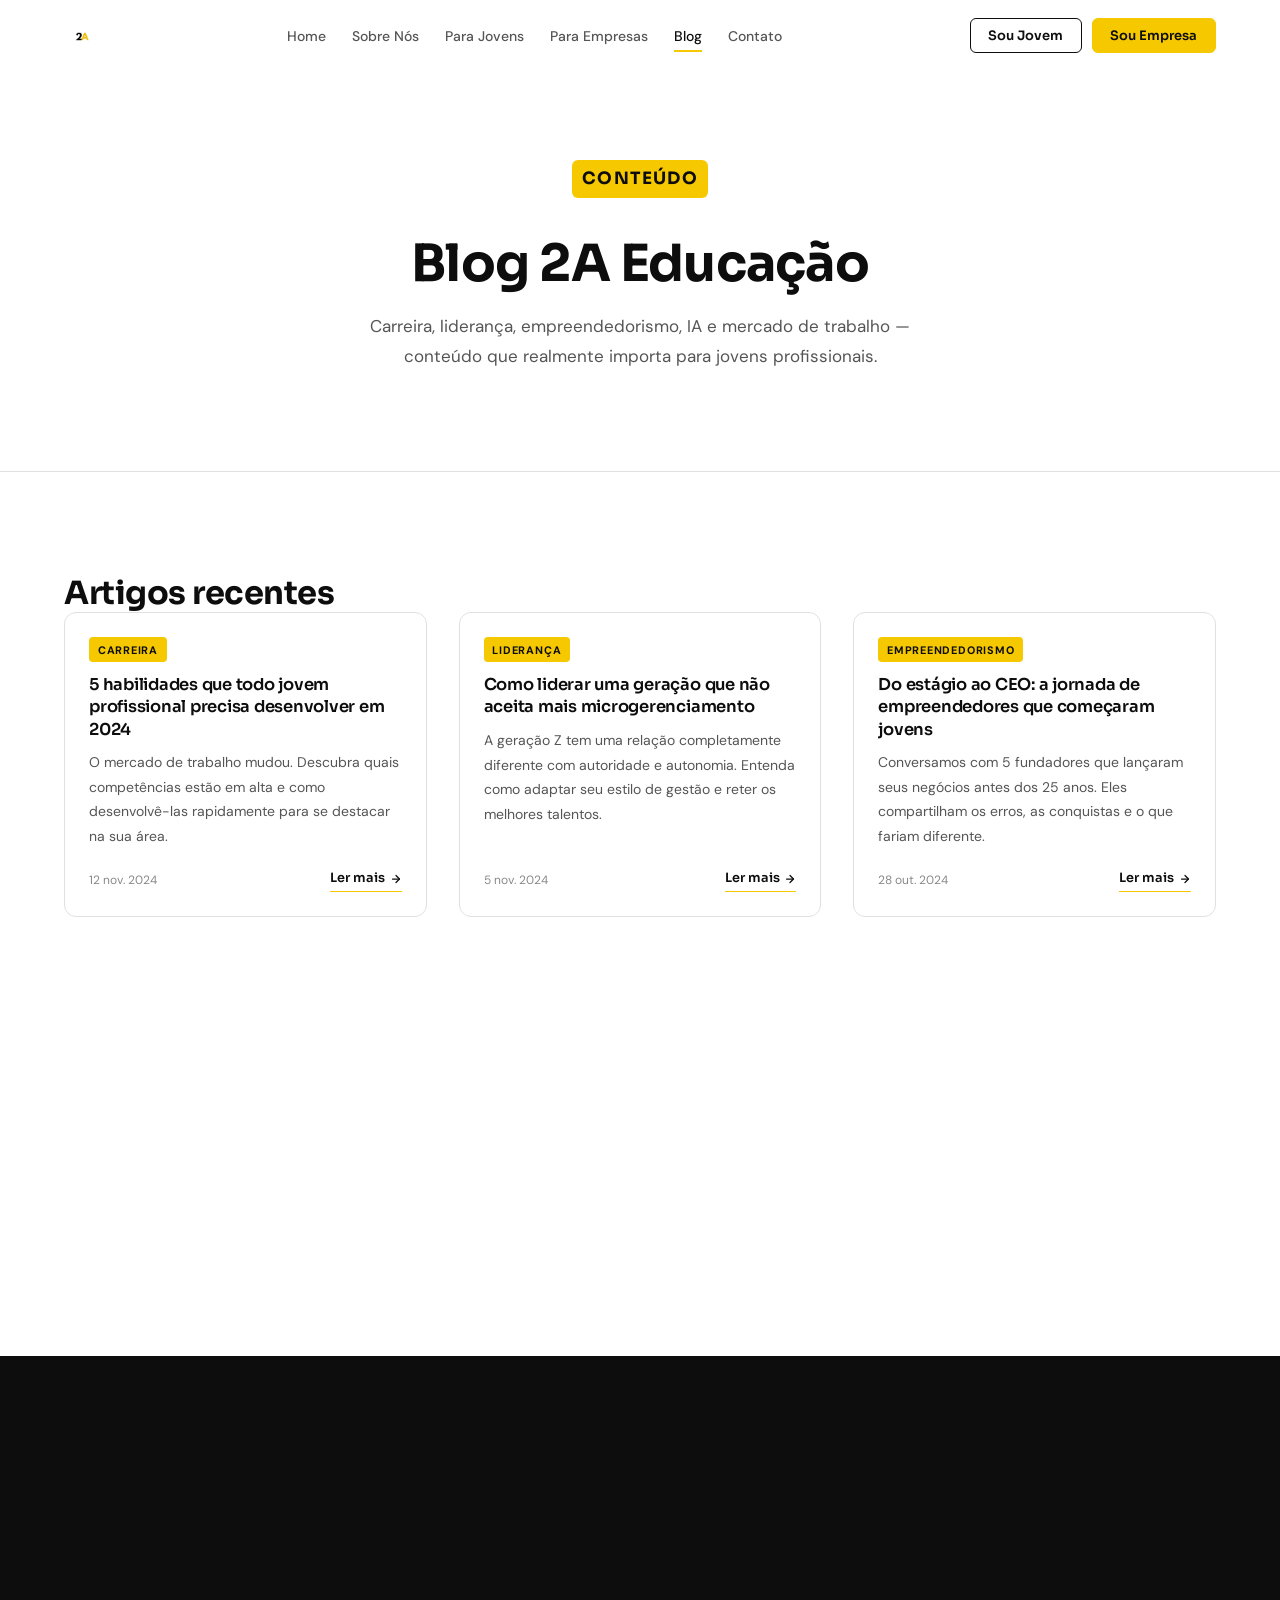
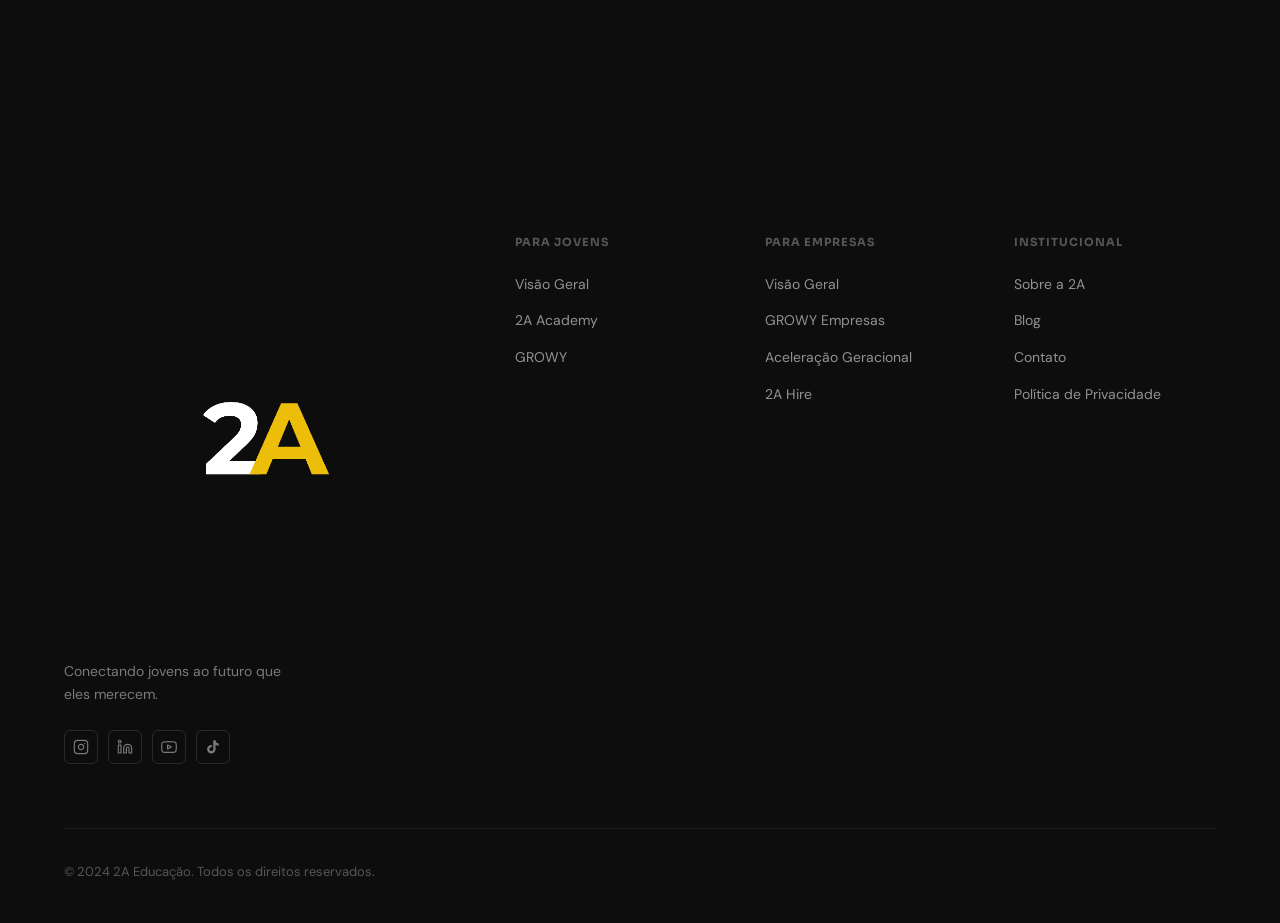
==== blog.html @ bd2e7fc6 "backup antes do opencode" ====
<!DOCTYPE html>
<html lang="pt-BR">
<head>
  <meta charset="UTF-8" />
  <meta name="viewport" content="width=device-width, initial-scale=1.0" />
  <title>Blog — 2A Educação</title>
  <meta name="description" content="Artigos sobre carreira, liderança, empreendedorismo, IA e mercado de trabalho para jovens profissionais." />
  <link rel="icon" type="image/png" href="assets/logos/logo-2a-dark.png" />
  <link rel="stylesheet" href="style.css" />
</head>
<body>

<nav class="nav" id="nav">
  <div class="container nav-inner">
    <a href="index.html" class="nav-logo"><img src="assets/logos/logo-2a-light.png" alt="2A Educação" height="36" /></a>
    <ul class="nav-links" role="list">
      <li><a href="index.html"    class="nav-link">Home</a></li>
      <li><a href="sobre.html"    class="nav-link">Sobre Nós</a></li>
      <li><a href="jovens.html"   class="nav-link">Para Jovens</a></li>
      <li><a href="empresas.html" class="nav-link">Para Empresas</a></li>
      <li><a href="blog.html"     class="nav-link active">Blog</a></li>
      <li><a href="contato.html"  class="nav-link">Contato</a></li>
    </ul>
    <div class="nav-ctas">
      <button class="btn btn-outline btn-sm" onclick="openYouthModal()">Sou Jovem</button>
      <button class="btn btn-primary btn-sm" onclick="openCompanyModal()">Sou Empresa</button>
    </div>
    <button class="hamburger" id="hamburger" aria-label="Abrir menu" aria-expanded="false"><span></span><span></span><span></span></button>
  </div>
</nav>
<div class="drawer-overlay" id="drawerOverlay" aria-hidden="true"></div>
<nav class="mobile-nav" id="mobileNav">
  <a href="index.html" class="nav-link">Home</a>
  <a href="sobre.html" class="nav-link">Sobre Nós</a>
  <a href="jovens.html" class="nav-link">Para Jovens</a>
  <a href="empresas.html" class="nav-link">Para Empresas</a>
  <a href="blog.html" class="nav-link active">Blog</a>
  <a href="contato.html" class="nav-link">Contato</a>
  <div class="mobile-nav-ctas">
    <button class="btn btn-outline btn-full" onclick="openYouthModal()">Sou Jovem</button>
    <button class="btn btn-primary btn-full" onclick="openCompanyModal()">Sou Empresa</button>
  </div>
</nav>

<!-- HERO -->
<section class="page-hero-white" aria-label="Blog 2A Educação">
  <div class="container">
    <div class="hero-center" style="padding: 1.5rem 0 0;">
      <p class="tag fade-in">Conteúdo</p>
      <h1 class="fade-in fd-1">Blog 2A Educação</h1>
      <p class="fade-in fd-2">Carreira, liderança, empreendedorismo, IA e mercado de trabalho — conteúdo que realmente importa para jovens profissionais.</p>
    </div>
  </div>
</section>

<!-- ARTIGOS -->
<section class="section section-white" aria-labelledby="blog-heading">
  <div class="container">
    <h2 class="sr-only" id="blog-heading">Artigos recentes</h2>
    <div class="blog-grid">

      <article class="blog-card reveal">
        <div class="blog-card-body">
          <span class="blog-tag">Carreira</span>
          <h3 class="blog-title">5 habilidades que todo jovem profissional precisa desenvolver em 2024</h3>
          <p class="blog-excerpt">O mercado de trabalho mudou. Descubra quais competências estão em alta e como desenvolvê-las rapidamente para se destacar na sua área.</p>
          <div class="blog-meta">
            <span class="blog-date">12 nov. 2024</span>
            <a href="#" class="blog-read">
              Ler mais
              <svg width="12" height="12" viewBox="0 0 24 24" fill="none" stroke="currentColor" stroke-width="2.5" stroke-linecap="round" stroke-linejoin="round" aria-hidden="true"><line x1="5" y1="12" x2="19" y2="12"/><polyline points="12 5 19 12 12 19"/></svg>
            </a>
          </div>
        </div>
      </article>

      <article class="blog-card reveal rv-1">
        <div class="blog-card-body">
          <span class="blog-tag">Liderança</span>
          <h3 class="blog-title">Como liderar uma geração que não aceita mais microgerenciamento</h3>
          <p class="blog-excerpt">A geração Z tem uma relação completamente diferente com autoridade e autonomia. Entenda como adaptar seu estilo de gestão e reter os melhores talentos.</p>
          <div class="blog-meta">
            <span class="blog-date">5 nov. 2024</span>
            <a href="#" class="blog-read">
              Ler mais
              <svg width="12" height="12" viewBox="0 0 24 24" fill="none" stroke="currentColor" stroke-width="2.5" stroke-linecap="round" stroke-linejoin="round" aria-hidden="true"><line x1="5" y1="12" x2="19" y2="12"/><polyline points="12 5 19 12 12 19"/></svg>
            </a>
          </div>
        </div>
      </article>

      <article class="blog-card reveal rv-2">
        <div class="blog-card-body">
          <span class="blog-tag">Empreendedorismo</span>
          <h3 class="blog-title">Do estágio ao CEO: a jornada de empreendedores que começaram jovens</h3>
          <p class="blog-excerpt">Conversamos com 5 fundadores que lançaram seus negócios antes dos 25 anos. Eles compartilham os erros, as conquistas e o que fariam diferente.</p>
          <div class="blog-meta">
            <span class="blog-date">28 out. 2024</span>
            <a href="#" class="blog-read">
              Ler mais
              <svg width="12" height="12" viewBox="0 0 24 24" fill="none" stroke="currentColor" stroke-width="2.5" stroke-linecap="round" stroke-linejoin="round" aria-hidden="true"><line x1="5" y1="12" x2="19" y2="12"/><polyline points="12 5 19 12 12 19"/></svg>
            </a>
          </div>
        </div>
      </article>

      <article class="blog-card reveal">
        <div class="blog-card-body">
          <span class="blog-tag">Inteligência Artificial</span>
          <h3 class="blog-title">IA não vai tirar seu emprego — mas vai tirar o emprego de quem não souber usá-la</h3>
          <p class="blog-excerpt">Entenda quais funções estão sendo transformadas pela IA e como jovens profissionais podem se posicionar para crescer com essa mudança.</p>
          <div class="blog-meta">
            <span class="blog-date">21 out. 2024</span>
            <a href="#" class="blog-read">
              Ler mais
              <svg width="12" height="12" viewBox="0 0 24 24" fill="none" stroke="currentColor" stroke-width="2.5" stroke-linecap="round" stroke-linejoin="round" aria-hidden="true"><line x1="5" y1="12" x2="19" y2="12"/><polyline points="12 5 19 12 12 19"/></svg>
            </a>
          </div>
        </div>
      </article>

      <article class="blog-card reveal rv-1">
        <div class="blog-card-body">
          <span class="blog-tag">Mercado de Trabalho</span>
          <h3 class="blog-title">O que as empresas realmente querem quando pedem "perfil jovem"</h3>
          <p class="blog-excerpt">Muitas vagas pedem candidatos com "energia jovem" e "mentalidade inovadora". Mas o que isso significa na prática? Conversamos com 10 gestores de RH.</p>
          <div class="blog-meta">
            <span class="blog-date">14 out. 2024</span>
            <a href="#" class="blog-read">
              Ler mais
              <svg width="12" height="12" viewBox="0 0 24 24" fill="none" stroke="currentColor" stroke-width="2.5" stroke-linecap="round" stroke-linejoin="round" aria-hidden="true"><line x1="5" y1="12" x2="19" y2="12"/><polyline points="12 5 19 12 12 19"/></svg>
            </a>
          </div>
        </div>
      </article>

      <article class="blog-card reveal rv-2">
        <div class="blog-card-body">
          <span class="blog-tag">Carreira</span>
          <h3 class="blog-title">Networking não é sobre coletar contatos — é sobre ser memorável</h3>
          <p class="blog-excerpt">A maioria das pessoas faz networking do jeito errado. Aprenda as estratégias que realmente funcionam para construir relações profissionais de longo prazo.</p>
          <div class="blog-meta">
            <span class="blog-date">7 out. 2024</span>
            <a href="#" class="blog-read">
              Ler mais
              <svg width="12" height="12" viewBox="0 0 24 24" fill="none" stroke="currentColor" stroke-width="2.5" stroke-linecap="round" stroke-linejoin="round" aria-hidden="true"><line x1="5" y1="12" x2="19" y2="12"/><polyline points="12 5 19 12 12 19"/></svg>
            </a>
          </div>
        </div>
      </article>

    </div>
  </div>
</section>

<!-- CTA -->
<section class="cta-dark">
  <div class="container">
    <h2 class="reveal">Mais do que conteúdo — transformação.</h2>
    <p class="reveal rv-1">Acesse a 2A Academy e aprenda com especialistas que vivem o que ensinam.</p>
    <div class="cta-btns reveal rv-2">
      <button class="btn btn-primary btn-lg" onclick="openYouthModal()">Conhecer a Academy</button>
    </div>
  </div>
</section>

<footer class="footer">
  <div class="container">
    <div class="footer-grid">
      <div class="footer-brand"><img src="assets/logos/logo-2a-dark.png" alt="2A Educação" height="40" /><p>Conectando jovens ao futuro que eles merecem.</p><div class="footer-socials"><a href="#" class="social-link" aria-label="Instagram"><svg width="16" height="16" viewBox="0 0 24 24" fill="none" stroke="currentColor" stroke-width="1.75" stroke-linecap="round" stroke-linejoin="round"><rect x="2" y="2" width="20" height="20" rx="5"/><path d="M16 11.37A4 4 0 1112.63 8 4 4 0 0116 11.37z"/><line x1="17.5" y1="6.5" x2="17.51" y2="6.5"/></svg></a><a href="#" class="social-link" aria-label="LinkedIn"><svg width="16" height="16" viewBox="0 0 24 24" fill="none" stroke="currentColor" stroke-width="1.75" stroke-linecap="round" stroke-linejoin="round"><path d="M16 8a6 6 0 016 6v7h-4v-7a2 2 0 00-2-2 2 2 0 00-2 2v7h-4v-7a6 6 0 016-6z"/><rect x="2" y="9" width="4" height="12"/><circle cx="4" cy="4" r="2"/></svg></a><a href="#" class="social-link" aria-label="YouTube"><svg width="16" height="16" viewBox="0 0 24 24" fill="none" stroke="currentColor" stroke-width="1.75" stroke-linecap="round" stroke-linejoin="round"><path d="M22.54 6.42a2.78 2.78 0 00-1.95-1.96C18.88 4 12 4 12 4s-6.88 0-8.59.46a2.78 2.78 0 00-1.95 1.96A29 29 0 001 12a29 29 0 00.46 5.58A2.78 2.78 0 003.41 19.6C5.12 20 12 20 12 20s6.88 0 8.59-.4a2.78 2.78 0 001.95-1.96A29 29 0 0023 12a29 29 0 00-.46-5.58z"/><polygon points="9.75 15.02 15.5 12 9.75 8.98 9.75 15.02"/></svg></a><a href="#" class="social-link" aria-label="TikTok"><svg width="16" height="16" viewBox="0 0 24 24" fill="currentColor"><path d="M19.59 6.69a4.83 4.83 0 01-3.77-4.25V2h-3.45v13.67a2.89 2.89 0 01-2.88 2.5 2.89 2.89 0 01-2.89-2.89 2.89 2.89 0 012.89-2.89c.28 0 .54.04.79.1V9.01a6.27 6.27 0 00-.79-.05 6.34 6.34 0 00-6.34 6.34 6.34 6.34 0 006.34 6.34 6.34 6.34 0 006.33-6.34V8.69a8.18 8.18 0 004.78 1.52V6.75a4.85 4.85 0 01-1.01-.06z"/></svg></a></div></div>
      <div class="footer-col"><h4>Para Jovens</h4><ul><li><a href="jovens.html">Visão Geral</a></li><li><a href="jovens-academy.html">2A Academy</a></li><li><a href="jovens-growy.html">GROWY</a></li></ul></div>
      <div class="footer-col"><h4>Para Empresas</h4><ul><li><a href="empresas.html">Visão Geral</a></li><li><a href="empresas-growy.html">GROWY Empresas</a></li><li><a href="empresas-aceleracao.html">Aceleração Geracional</a></li><li><a href="empresas-2ahire.html">2A Hire</a></li></ul></div>
      <div class="footer-col"><h4>Institucional</h4><ul><li><a href="sobre.html">Sobre a 2A</a></li><li><a href="blog.html">Blog</a></li><li><a href="contato.html">Contato</a></li><li><a href="#">Política de Privacidade</a></li></ul></div>
    </div>
    <div class="footer-bottom"><p class="footer-copy">© 2024 2A Educação. Todos os direitos reservados.</p></div>
  </div>
</footer>

<div class="modal-overlay" id="modalYouth" role="dialog" aria-modal="true" aria-labelledby="modalYouthTitle"><div class="modal-box"><button class="modal-close" aria-label="Fechar"><svg width="18" height="18" viewBox="0 0 24 24" fill="none" stroke="currentColor" stroke-width="2" stroke-linecap="round" stroke-linejoin="round"><line x1="18" y1="6" x2="6" y2="18"/><line x1="6" y1="6" x2="18" y2="18"/></svg></button><h3 class="modal-title" id="modalYouthTitle">Quero saber mais</h3><p class="modal-sub">Preencha o formulário e entraremos em contato em breve.</p><form id="formYouth" novalidate><input type="hidden" name="_subject" value="Lead Jovem | 2A Educação" /><div class="form-group"><label class="form-label" for="youthName">Nome completo</label><input class="form-input" type="text" id="youthName" name="nome" placeholder="Seu nome" required /></div><div class="form-group"><label class="form-label" for="youthEmail">E-mail</label><input class="form-input" type="email" id="youthEmail" name="email" placeholder="seu@email.com" required /></div><div class="form-group"><label class="form-label" for="youthPhone">Telefone</label><input class="form-input" type="tel" id="youthPhone" name="telefone" placeholder="(11) 9 0000-0000" /></div><div class="form-group"><label class="form-label" for="youthProduct">Qual produto te interessa?</label><select class="form-input" id="youthProduct" name="produto"><option value="">Selecione</option><option value="2A Academy">2A Academy</option><option value="GROWY">GROWY</option></select></div><button class="btn btn-primary btn-full" type="submit">Quero saber mais</button></form><div class="form-success" id="formYouthSuccess"><p>Recebemos seu interesse!<br />Em breve entraremos em contato.</p></div></div></div>
<div class="modal-overlay" id="modalCompany" role="dialog" aria-modal="true" aria-labelledby="modalCompanyTitle"><div class="modal-box"><button class="modal-close" aria-label="Fechar"><svg width="18" height="18" viewBox="0 0 24 24" fill="none" stroke="currentColor" stroke-width="2" stroke-linecap="round" stroke-linejoin="round"><line x1="18" y1="6" x2="6" y2="18"/><line x1="6" y1="6" x2="18" y2="18"/></svg></button><h3 class="modal-title" id="modalCompanyTitle">Falar com nosso time</h3><p class="modal-sub">Preencha o formulário e nossa equipe comercial entrará em contato.</p><form id="formCompany" novalidate><input type="hidden" name="_subject" value="Lead Empresa | 2A Educação" /><div class="form-group"><label class="form-label" for="compName">Nome</label><input class="form-input" type="text" id="compName" name="nome" placeholder="Seu nome" required /></div><div class="form-group"><label class="form-label" for="compEmail">E-mail corporativo</label><input class="form-input" type="email" id="compEmail" name="email" placeholder="voce@empresa.com.br" required /></div><div class="form-group"><label class="form-label" for="compPhone">Telefone</label><input class="form-input" type="tel" id="compPhone" name="telefone" placeholder="(11) 9 0000-0000" /></div><div class="form-group"><label class="form-label" for="compCompany">Nome da empresa</label><input class="form-input" type="text" id="compCompany" name="empresa" placeholder="Empresa S.A." required /></div><div class="form-group"><label class="form-label" for="compRole">Cargo</label><input class="form-input" type="text" id="compRole" name="cargo" placeholder="Head de RH" /></div><div class="form-group"><label class="form-label" for="compProduct">Qual solução te interessa?</label><select class="form-input" id="compProduct" name="solucao"><option value="">Selecione</option><option value="GROWY Empresas">GROWY Empresas</option><option value="Aceleração Geracional">Aceleração Geracional</option><option value="2A Hire">2A Hire</option></select></div><button class="btn btn-primary btn-full" type="submit">Falar com nosso time</button></form><div class="form-success" id="formCompanySuccess"><p>Recebemos seu contato!<br />Nossa equipe comercial entrará em contato em breve.</p></div></div></div>

<script src="main.js"></script>
</body>
</html>
---- style.css ----
/* ══════════════════════════════════════════════════════════
   2A Educação — Shared Design System
   ══════════════════════════════════════════════════════════ */

@import url('https://fonts.googleapis.com/css2?family=Sora:wght@400;600;700&family=DM+Sans:ital,wght@0,400;0,500;1,400&display=swap');

/* ─── CUSTOM PROPERTIES ─────────────────────────────────── */
:root {
  --white:      #FFFFFF;
  --black:      #0D0D0D;
  --yellow:     #F5C800;
  --yellow-dk:  #D4AC00;
  --yellow-bg:  rgba(245, 200, 0, 0.09);
  --gray-light: #F4F4F4;
  --gray-mid:   #E0E0E0;
  --gray-text:  #555555;
  --gray-muted: #888888;

  --font-h: 'Sora', sans-serif;
  --font-b: 'DM Sans', sans-serif;

  --r-sm: 6px;
  --r-md: 12px;
  --r-lg: 20px;

  --shadow-sm: 0 1px 4px rgba(0,0,0,0.06);
  --shadow-md: 0 6px 28px rgba(0,0,0,0.08);
  --shadow-lg: 0 16px 48px rgba(0,0,0,0.11);

  --ease: 0.2s ease;
  --ease-md: 0.3s ease;

  --nav-h: 72px;
  --max-w: 1200px;
  --pad-y: clamp(5rem, 8vw, 7.5rem);
}

/* ─── RESET ─────────────────────────────────────────────── */
*, *::before, *::after { box-sizing: border-box; margin: 0; padding: 0; }
html { scroll-behavior: smooth; }
body {
  font-family: var(--font-b);
  font-size: 1rem;
  line-height: 1.7;
  color: var(--black);
  background: var(--white);
  -webkit-font-smoothing: antialiased;
  -moz-osx-font-smoothing: grayscale;
}
img { display: block; max-width: 100%; height: auto; }
a { color: inherit; text-decoration: none; }
ul, ol { list-style: none; }
button { cursor: pointer; border: none; background: none; font-family: inherit; font-size: inherit; }
input, textarea, select { font-family: inherit; font-size: inherit; }
p { color: var(--gray-text); line-height: 1.75; }

/* ─── TYPOGRAPHY ─────────────────────────────────────────── */
h1, h2, h3, h4, h5 {
  font-family: var(--font-h);
  font-weight: 700;
  line-height: 1.18;
  letter-spacing: -0.015em;
  color: var(--black);
}
h1 { font-size: clamp(2.2rem, 4vw, 3.4rem); }
h2 { font-size: clamp(1.6rem, 2.5vw, 2.2rem); }
h3 { font-size: clamp(1.05rem, 1.5vw, 1.2rem); font-weight: 600; }
h4 { font-size: 0.875rem; font-weight: 600; letter-spacing: 0; }

/* ─── LAYOUT ─────────────────────────────────────────────── */
.container {
  width: 100%;
  max-width: var(--max-w);
  margin: 0 auto;
  padding: 0 1.5rem;
}
.section       { padding: var(--pad-y) 0; }
.section-sm    { padding: 4rem 0; }
.section-gray  { background: var(--gray-light); }
.section-dark  { background: var(--black); }
.section-white { background: var(--white); }

/* ─── NAVIGATION ─────────────────────────────────────────── */
.nav {
  position: fixed;
  inset: 0 0 auto;
  z-index: 900;
  height: var(--nav-h);
  background: var(--white);
  display: flex;
  align-items: center;
  transition: border-color var(--ease), box-shadow var(--ease);
  border-bottom: 1px solid transparent;
}
.nav.scrolled {
  border-bottom-color: var(--gray-mid);
  box-shadow: var(--shadow-sm);
}
.nav-inner {
  display: flex;
  align-items: center;
  justify-content: space-between;
  gap: 1.5rem;
}
.nav-logo img {
  height: 36px;
  width: auto;
  object-fit: contain;
}
.nav-links {
  display: flex;
  align-items: center;
  gap: 0.125rem;
  flex: 1;
  justify-content: center;
}
.nav-link {
  font-size: 0.875rem;
  font-weight: 500;
  color: var(--gray-text);
  padding: 0.375rem 0.75rem;
  border-radius: var(--r-sm);
  position: relative;
  transition: color var(--ease);
}
.nav-link::after {
  content: '';
  position: absolute;
  bottom: -1px; left: 0.75rem; right: 0.75rem;
  height: 2px;
  background: var(--yellow);
  transform: scaleX(0);
  transform-origin: left;
  transition: transform var(--ease-md);
}
.nav-link:hover            { color: var(--black); }
.nav-link:hover::after     { transform: scaleX(1); }
.nav-link.active           { color: var(--black); }
.nav-link.active::after    { transform: scaleX(1); }

.nav-ctas {
  display: flex;
  align-items: center;
  gap: 0.625rem;
  flex-shrink: 0;
}

/* Hamburger */
.hamburger {
  display: none;
  flex-direction: column;
  gap: 5px;
  padding: 8px;
  z-index: 1010;
}
.hamburger span {
  display: block;
  width: 22px;
  height: 1.5px;
  background: var(--black);
  border-radius: 2px;
  transition: var(--ease-md);
}
.hamburger.open span:nth-child(1) { transform: translateY(6.5px) rotate(45deg); }
.hamburger.open span:nth-child(2) { opacity: 0; }
.hamburger.open span:nth-child(3) { transform: translateY(-6.5px) rotate(-45deg); }

/* Mobile drawer */
.drawer-overlay {
  position: fixed; inset: 0;
  background: rgba(0,0,0,0.35);
  z-index: 950;
  opacity: 0; pointer-events: none;
  transition: opacity var(--ease-md);
}
.drawer-overlay.open { opacity: 1; pointer-events: all; }
.mobile-nav {
  position: fixed;
  top: 0; right: -100%;
  width: min(300px, 82vw);
  height: 100dvh;
  background: var(--white);
  z-index: 960;
  border-left: 1px solid var(--gray-mid);
  padding: calc(var(--nav-h) + 1.5rem) 1.75rem 2rem;
  display: flex;
  flex-direction: column;
  gap: 0;
  transition: right 0.35s cubic-bezier(0.4, 0, 0.2, 1);
}
.mobile-nav.open { right: 0; }
.mobile-nav .nav-link {
  display: block;
  font-size: 1rem;
  padding: 0.85rem 0;
  border-bottom: 1px solid var(--gray-mid);
  border-radius: 0;
  color: var(--black);
}
.mobile-nav .nav-link::after { display: none; }
.mobile-nav-ctas {
  margin-top: 2rem;
  display: flex;
  flex-direction: column;
  gap: 0.75rem;
}

/* ─── BUTTONS ─────────────────────────────────────────────── */
.btn {
  display: inline-flex;
  align-items: center;
  gap: 0.45rem;
  padding: 0.75rem 1.5rem;
  font-family: var(--font-h);
  font-size: 0.875rem;
  font-weight: 600;
  border-radius: var(--r-sm);
  border: 1.5px solid transparent;
  cursor: pointer;
  white-space: nowrap;
  transition: background var(--ease), border-color var(--ease),
              color var(--ease), transform var(--ease), box-shadow var(--ease);
}
.btn-primary {
  background: var(--yellow);
  color: var(--black);
  border-color: var(--yellow);
}
.btn-primary:hover {
  background: var(--yellow-dk);
  border-color: var(--yellow-dk);
  transform: translateY(-1px);
  box-shadow: 0 4px 14px rgba(245,200,0,0.35);
}
.btn-outline {
  background: transparent;
  color: var(--black);
  border-color: var(--black);
}
.btn-outline:hover {
  background: var(--yellow);
  border-color: var(--yellow);
  transform: translateY(-1px);
}
.btn-outline-white {
  background: transparent;
  color: var(--white);
  border-color: rgba(255,255,255,0.35);
}
.btn-outline-white:hover {
  background: var(--yellow);
  color: var(--black);
  border-color: var(--yellow);
  transform: translateY(-1px);
}
.btn-sm  { padding: 0.5rem 1.1rem; font-size: 0.8125rem; }
.btn-lg  { padding: 0.9rem 2rem; font-size: 0.9375rem; }
.btn-full { width: 100%; justify-content: center; }

/* ─── HERO ────────────────────────────────────────────────── */
.page-hero {
  background: var(--gray-light);
  padding-top: calc(var(--nav-h) + 5rem);
  padding-bottom: 5rem;
}
.page-hero-dark {
  background: var(--black);
  padding-top: calc(var(--nav-h) + 5rem);
  padding-bottom: 5rem;
}
.page-hero-dark h1 { color: var(--white); }
.page-hero-dark p  { color: rgba(255,255,255,0.6); }
.page-hero-white {
  background: var(--white);
  padding-top: calc(var(--nav-h) + 4rem);
  padding-bottom: 4rem;
  border-bottom: 1px solid var(--gray-mid);
}

/* Split hero (image + text) */
.hero-split {
  display: grid;
  grid-template-columns: 1fr 1fr;
  gap: 4rem;
  align-items: center;
  min-height: calc(86vh - var(--nav-h));
}
.hero-text h1 { margin-bottom: 1.1rem; }
.hero-text > p { font-size: 1.0625rem; max-width: 460px; margin-bottom: 2rem; }
.hero-ctas { display: flex; gap: 0.875rem; flex-wrap: wrap; }

.hero-img-wrap {
  position: relative;
  min-height: 480px;
  border-radius: 8px;
  overflow: hidden;
}
.hero-img-wrap img {
  width: 100%; height: 100%;
  object-fit: cover;
  object-position: center;
  border-radius: 8px;
}
.hero-img-wrap::after {
  content: '';
  position: absolute; inset: 0;
  background: rgba(0,0,0,0.15);
  border-radius: 8px;
  pointer-events: none;
}

/* Centered hero (no image) */
.hero-center {
  text-align: center;
  max-width: 720px;
  margin: 0 auto;
  padding: 2rem 0 1rem;
}
.hero-center h1 { margin-bottom: 1.1rem; }
.hero-center > p { font-size: 1.0625rem; max-width: 540px; margin: 0 auto 2.25rem; }
.hero-center .hero-ctas { justify-content: center; }

/* ─── METRICS STRIP ──────────────────────────────────────── */
.metrics-strip {
  border-top: 1px solid var(--gray-mid);
  border-bottom: 1px solid var(--gray-mid);
  background: var(--white);
  padding: 3rem 0;
}
.metrics-grid {
  display: grid;
  grid-template-columns: repeat(4, 1fr);
}
.metric-item {
  text-align: center;
  padding: 1rem 1.5rem;
  border-right: 1px solid var(--gray-mid);
}
.metric-item:last-child { border-right: none; }
.metric-value {
  font-family: var(--font-h);
  font-size: clamp(2rem, 3.5vw, 2.8rem);
  font-weight: 700;
  color: var(--black);
  line-height: 1;
  margin-bottom: 0.375rem;
}
.metric-label {
  font-size: 0.875rem;
  color: var(--gray-text);
  font-weight: 500;
}

/* ─── SECTION HEADER ─────────────────────────────────────── */
.section-header        { margin-bottom: 3rem; }
.section-header h2     { margin-bottom: 0.625rem; }
.section-header p      { max-width: 520px; }
.section-header.center { text-align: center; }
.section-header.center p { margin: 0 auto; }

/* Yellow-left-border title accent */
.section-label {
  display: flex;
  align-items: center;
  gap: 0.875rem;
  margin-bottom: 0.5rem;
}
.section-label::before {
  content: '';
  display: block;
  width: 3px;
  height: 1.4rem;
  background: var(--yellow);
  border-radius: 2px;
  flex-shrink: 0;
}

/* Tag pill */
.tag {
  display: inline-block;
  font-family: var(--font-h);
  font-size: 0.7rem;
  font-weight: 700;
  letter-spacing: 0.07em;
  text-transform: uppercase;
  background: var(--yellow);
  color: var(--black);
  padding: 0.25rem 0.65rem;
  border-radius: var(--r-sm);
  margin-bottom: 1rem;
}
.tag-outline {
  background: transparent;
  border: 1.5px solid var(--yellow);
  color: var(--black);
}

/* ─── CARDS ───────────────────────────────────────────────── */
.card {
  background: var(--white);
  border: 1px solid var(--gray-mid);
  border-radius: var(--r-md);
  padding: 2rem;
  transition: transform var(--ease), box-shadow var(--ease), border-color var(--ease);
}
.card:hover {
  transform: translateY(-3px);
  box-shadow: var(--shadow-md);
}

/* Product cards (clickable) */
.card-product {
  background: var(--white);
  border: 1px solid var(--gray-mid);
  border-radius: var(--r-md);
  padding: 2.25rem;
  display: flex;
  flex-direction: column;
  transition: transform var(--ease), box-shadow var(--ease), border-color var(--ease);
  cursor: default;
}
.card-product:hover {
  transform: translateY(-4px);
  box-shadow: var(--shadow-md);
  border-color: var(--yellow);
}

/* Card icon (SVG only, no background) */
.card-icon {
  width: 40px; height: 40px;
  display: flex; align-items: center; justify-content: center;
  color: var(--black);
  margin-bottom: 1.25rem;
}
.card-icon svg { width: 28px; height: 28px; }

.card-product h3 { margin-bottom: 0.625rem; font-size: 1.15rem; }
.card-product p  { font-size: 0.9375rem; flex: 1; margin-bottom: 1.5rem; }

/* Inline text link */
.link-arrow {
  display: inline-flex;
  align-items: center;
  gap: 0.375rem;
  font-family: var(--font-h);
  font-size: 0.875rem;
  font-weight: 600;
  color: var(--black);
  border-bottom: 1.5px solid var(--yellow);
  padding-bottom: 1px;
  transition: gap var(--ease), color var(--ease);
  align-self: flex-start;
}
.link-arrow:hover { gap: 0.65rem; }
.link-arrow svg { width: 13px; height: 13px; flex-shrink: 0; }

/* ─── FEATURE LIST ───────────────────────────────────────── */
.feature-list { display: flex; flex-direction: column; gap: 0.7rem; }
.feature-item {
  display: flex; align-items: flex-start; gap: 0.75rem;
  font-size: 0.9375rem;
  color: var(--gray-text);
}
.feature-item svg { flex-shrink: 0; margin-top: 4px; color: var(--black); }

/* ─── STEPS ──────────────────────────────────────────────── */
.steps-grid   { display: grid; grid-template-columns: repeat(3, 1fr); gap: 2rem; }
.steps-grid-4 { display: grid; grid-template-columns: repeat(4, 1fr); gap: 2rem; }
.step-num {
  font-family: var(--font-h);
  font-size: 0.7rem;
  font-weight: 700;
  background: var(--yellow);
  color: var(--black);
  width: 26px; height: 26px;
  border-radius: 50%;
  display: inline-flex;
  align-items: center;
  justify-content: center;
  margin-bottom: 1rem;
}
.step-item h3 { font-size: 1rem; margin-bottom: 0.4rem; }
.step-item p  { font-size: 0.9rem; }

/* ─── TESTIMONIALS ───────────────────────────────────────── */
.testimonials-grid { display: grid; grid-template-columns: repeat(3, 1fr); gap: 1.5rem; }
.testi-card {
  background: var(--gray-light);
  border: 1px solid var(--gray-mid);
  border-radius: var(--r-md);
  padding: 2rem;
}
.testi-stars {
  display: flex; gap: 3px; margin-bottom: 1rem;
  color: var(--yellow);
}
.testi-quote {
  font-size: 0.9375rem;
  line-height: 1.75;
  color: var(--black);
  font-style: italic;
  margin-bottom: 1.5rem;
}
.testi-author  { display: flex; align-items: center; gap: 0.875rem; }
.testi-avatar  {
  width: 40px; height: 40px;
  border-radius: 50%;
  background: var(--gray-mid);
  overflow: hidden;
  flex-shrink: 0;
  display: flex; align-items: center; justify-content: center;
  font-family: var(--font-h);
  font-size: 0.875rem;
  font-weight: 600;
  color: var(--gray-text);
}
.testi-name { font-family: var(--font-h); font-size: 0.875rem; font-weight: 600; }
.testi-role { font-size: 0.75rem; color: var(--gray-muted); }

/* ─── CTA BANNERS ────────────────────────────────────────── */
.cta-dark {
  background: var(--black);
  padding: var(--pad-y) 0;
  text-align: center;
}
.cta-dark h2 { color: var(--white); margin-bottom: 1rem; }
.cta-dark p  { color: rgba(255,255,255,0.55); max-width: 500px; margin: 0 auto 2.25rem; }
.cta-light {
  background: var(--white);
  border-top: 1px solid var(--gray-mid);
  border-bottom: 1px solid var(--gray-mid);
  padding: var(--pad-y) 0;
  text-align: center;
}
.cta-light h2 { margin-bottom: 1rem; }
.cta-light p  { max-width: 500px; margin: 0 auto 2.25rem; }
.cta-btns { display: flex; gap: 0.875rem; justify-content: center; flex-wrap: wrap; }

/* ─── PHOTO BANNER ───────────────────────────────────────── */
.photo-banner {
  width: 100%;
  height: 400px;
  object-fit: cover;
  object-position: center;
  display: block;
}

/* ─── GRIDS ──────────────────────────────────────────────── */
.grid-2       { display: grid; grid-template-columns: 1fr 1fr; gap: 2rem; }
.grid-3       { display: grid; grid-template-columns: repeat(3, 1fr); gap: 2rem; }
.grid-4       { display: grid; grid-template-columns: repeat(4, 1fr); gap: 2rem; }
.grid-2-col   { display: grid; grid-template-columns: 1fr 1fr; gap: 5rem; align-items: center; }

/* ─── FORMS ──────────────────────────────────────────────── */
.form-group   { margin-bottom: 1.125rem; }
.form-label {
  display: block;
  font-family: var(--font-h);
  font-size: 0.8125rem;
  font-weight: 600;
  color: var(--black);
  margin-bottom: 0.375rem;
}
.form-input {
  width: 100%;
  padding: 0.7rem 0.9rem;
  border: 1px solid var(--gray-mid);
  border-radius: var(--r-sm);
  color: var(--black);
  background: var(--white);
  outline: none;
  transition: border-color var(--ease), box-shadow var(--ease);
  appearance: none;
}
.form-input:focus {
  border-color: var(--black);
  box-shadow: 0 0 0 3px rgba(245,200,0,0.18);
}
.form-input::placeholder { color: #BBBBBB; }
textarea.form-input { resize: vertical; min-height: 110px; }
select.form-input   { cursor: pointer; }

.form-success {
  display: none;
  padding: 2rem;
  border: 1px solid var(--gray-mid);
  border-radius: var(--r-md);
  background: var(--gray-light);
  text-align: center;
}
.form-success.visible { display: block; }
.form-success p { color: var(--black); font-weight: 500; }

/* ─── CONTACT PAGE ───────────────────────────────────────── */
.contact-cols {
  display: grid;
  grid-template-columns: 1fr 1px 1fr;
  gap: 4rem;
  align-items: start;
}
.contact-divider { background: var(--gray-mid); align-self: stretch; }
.contact-col-title {
  font-family: var(--font-h);
  font-size: 1.35rem;
  font-weight: 700;
  margin-bottom: 0.4rem;
}
.contact-col-sub { font-size: 0.9375rem; margin-bottom: 2rem; }

/* Waitlist form */
.waitlist-wrap {
  background: var(--gray-light);
  border: 1px solid var(--gray-mid);
  border-radius: var(--r-md);
  padding: 2.5rem;
  max-width: 520px;
  margin: 3rem auto 0;
}
.waitlist-wrap h3  { font-size: 1.2rem; margin-bottom: 0.375rem; }
.waitlist-wrap > p { margin-bottom: 1.75rem; }

/* ─── MODAL ──────────────────────────────────────────────── */
.modal-overlay {
  position: fixed; inset: 0;
  background: rgba(0,0,0,0.5);
  z-index: 2000;
  display: flex; align-items: center; justify-content: center;
  padding: 1rem;
  opacity: 0; pointer-events: none;
  transition: opacity var(--ease-md);
}
.modal-overlay.open { opacity: 1; pointer-events: all; }
.modal-box {
  background: var(--white);
  border-radius: var(--r-lg);
  padding: 2.5rem;
  width: 100%;
  max-width: 460px;
  max-height: 90dvh;
  overflow-y: auto;
  transform: scale(0.96);
  transition: transform var(--ease-md);
  position: relative;
}
.modal-overlay.open .modal-box { transform: scale(1); }
.modal-close {
  position: absolute;
  top: 1.125rem; right: 1.125rem;
  width: 30px; height: 30px;
  display: flex; align-items: center; justify-content: center;
  border-radius: var(--r-sm);
  color: var(--gray-text);
  transition: background var(--ease), color var(--ease);
}
.modal-close:hover { background: var(--gray-light); color: var(--black); }
.modal-title { font-family: var(--font-h); font-size: 1.2rem; font-weight: 700; margin-bottom: 0.3rem; }
.modal-sub   { font-size: 0.875rem; margin-bottom: 1.75rem; }

/* ─── BLOG ───────────────────────────────────────────────── */
.blog-grid { display: grid; grid-template-columns: repeat(3, 1fr); gap: 2rem; }
.blog-card {
  background: var(--white);
  border: 1px solid var(--gray-mid);
  border-radius: var(--r-md);
  overflow: hidden;
  display: flex; flex-direction: column;
  transition: transform var(--ease), box-shadow var(--ease);
}
.blog-card:hover { transform: translateY(-4px); box-shadow: var(--shadow-md); }
.blog-card-body { padding: 1.5rem; flex: 1; display: flex; flex-direction: column; }
.blog-tag {
  display: inline-block;
  font-size: 0.68rem; font-weight: 700;
  letter-spacing: 0.07em; text-transform: uppercase;
  background: var(--yellow); color: var(--black);
  padding: 0.2rem 0.55rem;
  border-radius: 4px;
  margin-bottom: 0.75rem;
  align-self: flex-start;
}
.blog-title {
  font-family: var(--font-h);
  font-size: 1.025rem; font-weight: 600;
  color: var(--black); line-height: 1.35;
  margin-bottom: 0.6rem;
}
.blog-excerpt { font-size: 0.875rem; color: var(--gray-text); flex: 1; margin-bottom: 1.25rem; }
.blog-meta { display: flex; align-items: center; justify-content: space-between; margin-top: auto; }
.blog-date { font-size: 0.75rem; color: var(--gray-muted); }
.blog-read {
  font-family: var(--font-h); font-size: 0.8rem; font-weight: 600;
  display: inline-flex; align-items: center; gap: 0.3rem;
  border-bottom: 1px solid var(--yellow); padding-bottom: 1px;
  transition: gap var(--ease);
}
.blog-read:hover { gap: 0.5rem; }

/* ─── ABOUT PAGE ─────────────────────────────────────────── */
.founders-row {
  display: flex;
  justify-content: center;
  gap: 3rem;
  margin-top: 2rem;
  flex-wrap: wrap;
}
.founder-card { text-align: center; }
.founder-name { font-family: var(--font-h); font-size: 1rem; font-weight: 600; margin-bottom: 0.25rem; }
.founder-role { font-size: 0.875rem; color: var(--gray-text); }

.mvv-grid { display: grid; grid-template-columns: repeat(3, 1fr); gap: 2rem; }
.mvv-card {
  background: var(--gray-light);
  border-radius: var(--r-md);
  border: 1px solid var(--gray-mid);
  padding: 2rem;
}
.mvv-card h3    { font-size: 1.05rem; margin-bottom: 0.625rem; }
.mvv-card p     { font-size: 0.9375rem; }
.mvv-accent     { width: 3px; height: 1rem; background: var(--yellow); border-radius: 2px; margin-bottom: 1rem; }

/* ─── FOOTER ─────────────────────────────────────────────── */
.footer {
  background: var(--black);
  padding: 5rem 0 2.5rem;
}
.footer-grid {
  display: grid;
  grid-template-columns: 2fr 1fr 1fr 1fr;
  gap: 3rem;
  margin-bottom: 4rem;
}
.footer-brand p {
  font-size: 0.875rem;
  color: rgba(255,255,255,0.45);
  margin-top: 1.25rem;
  max-width: 230px;
  line-height: 1.65;
}
.footer-socials { display: flex; gap: 0.625rem; margin-top: 1.5rem; }
.social-link {
  width: 34px; height: 34px;
  border: 1px solid rgba(255,255,255,0.12);
  border-radius: var(--r-sm);
  display: flex; align-items: center; justify-content: center;
  color: rgba(255,255,255,0.45);
  transition: var(--ease);
}
.social-link:hover {
  border-color: var(--yellow);
  color: var(--yellow);
  background: rgba(245,200,0,0.08);
}
.footer-col h4 {
  font-family: var(--font-h);
  font-size: 0.7rem; font-weight: 700;
  letter-spacing: 0.09em; text-transform: uppercase;
  color: rgba(255,255,255,0.3);
  margin-bottom: 1.25rem;
}
.footer-col ul { display: flex; flex-direction: column; gap: 0.6rem; }
.footer-col a { font-size: 0.875rem; color: rgba(255,255,255,0.55); transition: color var(--ease); }
.footer-col a:hover { color: var(--white); }
.footer-bottom {
  border-top: 1px solid rgba(255,255,255,0.07);
  padding-top: 2rem;
  display: flex; align-items: center; justify-content: space-between;
  flex-wrap: wrap; gap: 1rem;
}
.footer-copy { font-size: 0.8125rem; color: rgba(255,255,255,0.3); }

/* ─── GROWY LOGO IN HERO ─────────────────────────────────── */
.growy-hero-logo {
  display: block;
  max-width: 180px;
  margin: 0 auto 1.75rem;
  opacity: 0.92;
}

/* ─── SCROLL ANIMATIONS ──────────────────────────────────── */
@keyframes fadeInUp {
  from { opacity: 0; transform: translateY(18px); }
  to   { opacity: 1; transform: translateY(0); }
}
.fade-in   { animation: fadeInUp 0.55s ease both; }
.fd-1      { animation-delay: 0.08s; }
.fd-2      { animation-delay: 0.16s; }
.fd-3      { animation-delay: 0.24s; }

.reveal { opacity: 0; transform: translateY(22px); transition: opacity 0.55s ease, transform 0.55s ease; }
.reveal.in-view { opacity: 1; transform: translateY(0); }
.rv-1 { transition-delay: 0.08s; }
.rv-2 { transition-delay: 0.16s; }
.rv-3 { transition-delay: 0.24s; }
.rv-4 { transition-delay: 0.32s; }

@media (prefers-reduced-motion: reduce) {
  *, *::before, *::after { animation-duration: 0.01ms !important; transition-duration: 0.01ms !important; }
  .reveal { opacity: 1; transform: none; }
}

/* ─── UTILITIES ──────────────────────────────────────────── */
.text-center { text-align: center; }
.text-white  { color: var(--white) !important; }
.text-yellow { color: var(--yellow) !important; }
.text-gray   { color: var(--gray-text) !important; }
.mt-xs { margin-top: 0.5rem; }
.mt-sm { margin-top: 1rem; }
.mt-md { margin-top: 1.75rem; }
.mt-lg { margin-top: 2.5rem; }
.mb-sm { margin-bottom: 1rem; }
.mb-md { margin-bottom: 1.75rem; }
.pt-0  { padding-top: 0; }

/* ─── RESPONSIVE ─────────────────────────────────────────── */
@media (max-width: 1024px) {
  .footer-grid { grid-template-columns: 1fr 1fr; gap: 2rem; }
  .grid-4, .steps-grid-4 { grid-template-columns: repeat(2, 1fr); }
  .steps-grid { grid-template-columns: repeat(2, 1fr); }
  .testimonials-grid { grid-template-columns: repeat(2, 1fr); }
  .mvv-grid { grid-template-columns: repeat(2, 1fr); }
  .blog-grid { grid-template-columns: repeat(2, 1fr); }
}

@media (max-width: 768px) {
  :root { --pad-y: 4rem; }

  .nav-links, .nav-ctas { display: none; }
  .hamburger { display: flex; }

  .hero-split {
    grid-template-columns: 1fr;
    min-height: auto;
    gap: 2.5rem;
  }
  .hero-img-wrap { min-height: 280px; }
  .hero-text > p { max-width: 100%; }

  .metrics-grid { grid-template-columns: 1fr 1fr; }
  .metric-item:nth-child(2) { border-right: none; }
  .metric-item:nth-child(3) { border-top: 1px solid var(--gray-mid); }
  .metric-item:nth-child(4) { border-top: 1px solid var(--gray-mid); border-right: none; }

  .grid-2, .grid-3, .grid-4, .grid-2-col { grid-template-columns: 1fr; gap: 1.75rem; }
  .grid-2-col { gap: 2.5rem; }
  .steps-grid, .steps-grid-4 { grid-template-columns: 1fr; }
  .testimonials-grid, .mvv-grid, .blog-grid { grid-template-columns: 1fr; }

  .contact-cols { grid-template-columns: 1fr; gap: 3rem; }
  .contact-divider { display: none; }

  .footer-grid { grid-template-columns: 1fr; gap: 2.5rem; }
  .footer-bottom { flex-direction: column; align-items: flex-start; }

  .cta-btns { flex-direction: column; align-items: center; }
  .cta-btns .btn { width: 100%; max-width: 320px; }

  .hero-ctas { flex-direction: column; }
  .hero-ctas .btn { width: 100%; justify-content: center; }
  .hero-center .hero-ctas { align-items: center; }

  .founders-row { gap: 2rem; }
}

@media (max-width: 480px) {
  .modal-box { padding: 2rem 1.375rem; }
  .photo-banner { height: 260px; }
}
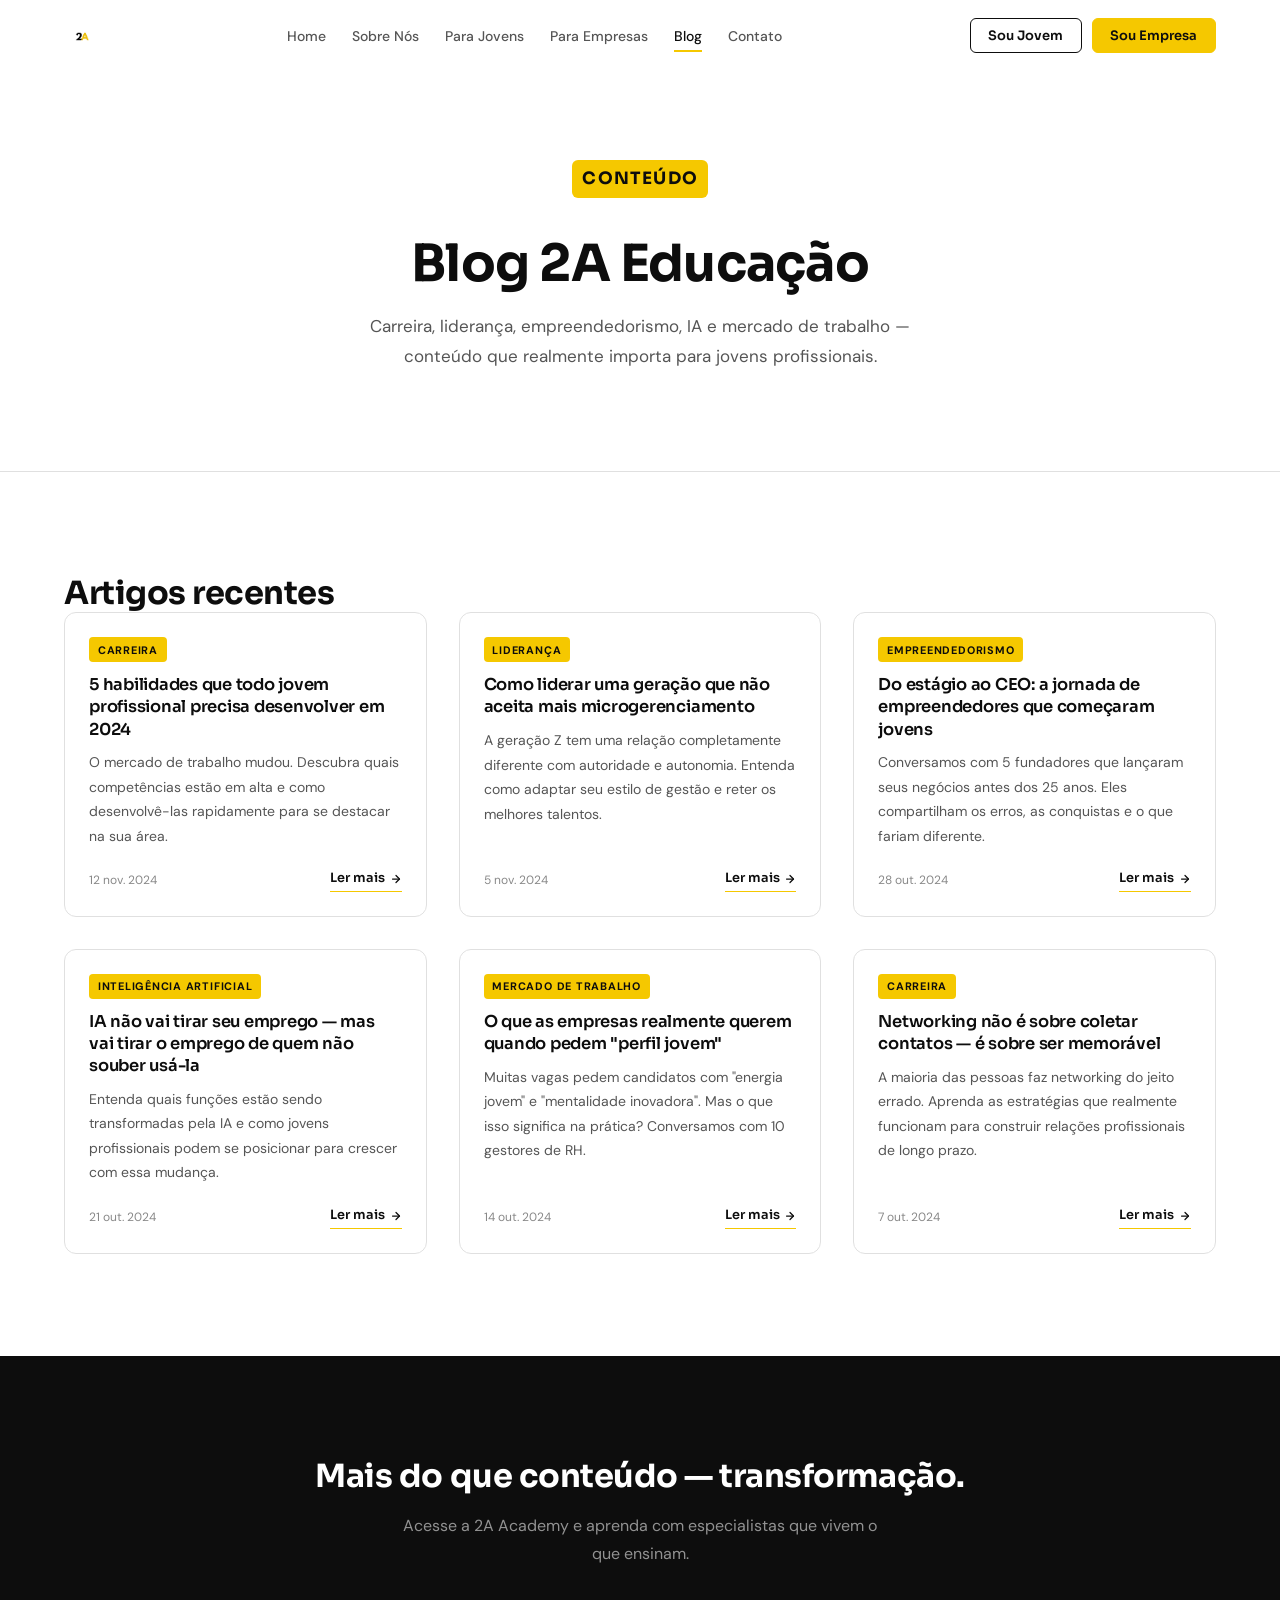
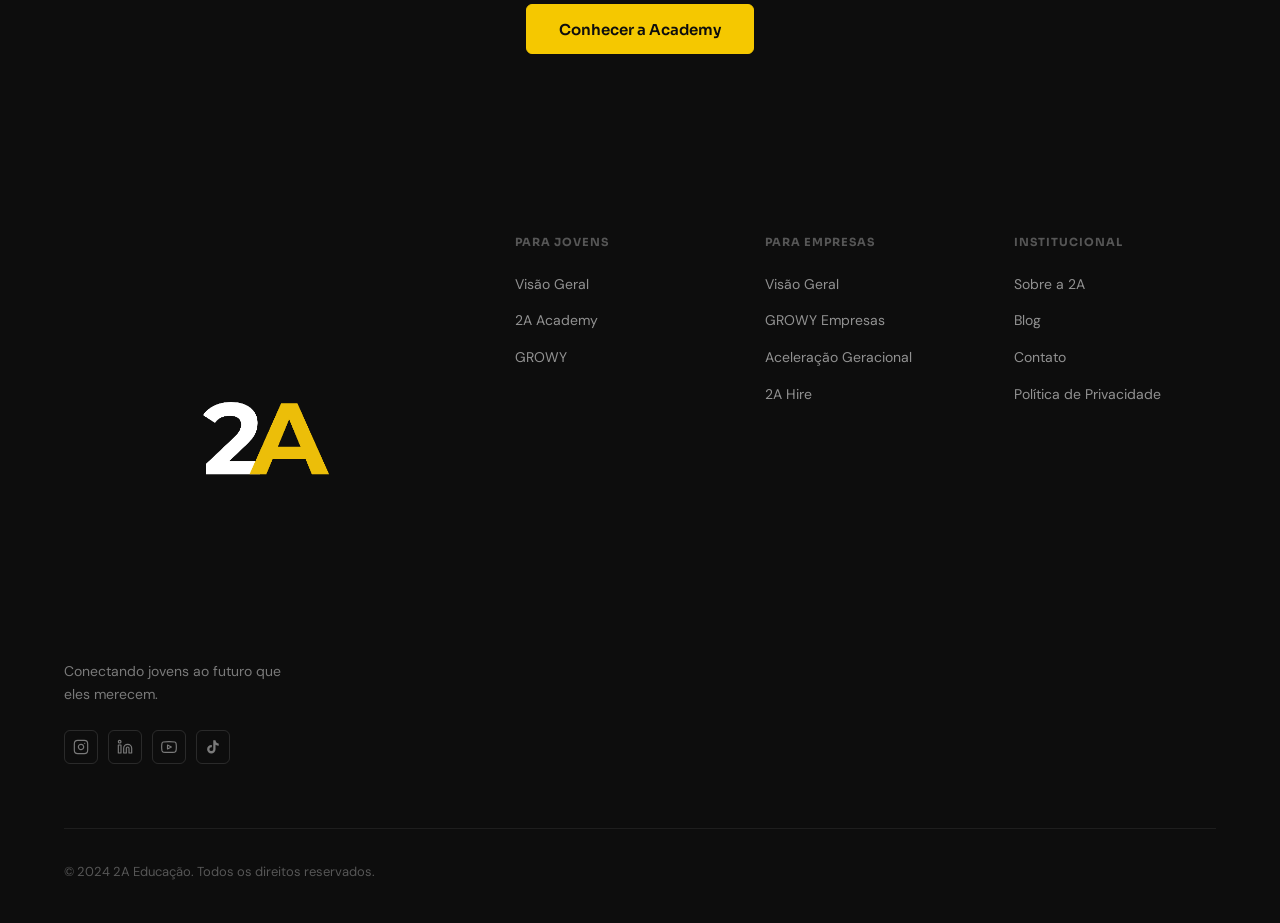
==== commit 04f8d1d5: "Primeiro upload do site" ====
--- a/blog.html
+++ b/blog.html
@@ -3,16 +3,27 @@
 <head>
   <meta charset="UTF-8" />
   <meta name="viewport" content="width=device-width, initial-scale=1.0" />
-  <title>Blog — 2A Educação</title>
+  <title>Blog | 2A Educação</title>
   <meta name="description" content="Artigos sobre carreira, liderança, empreendedorismo, IA e mercado de trabalho para jovens profissionais." />
+  <link rel="preconnect" href="https://fonts.googleapis.com">
+  <link rel="preconnect" href="https://fonts.gstatic.com" crossorigin>
+  <link href="https://fonts.googleapis.com/css2?family=Sora:wght@400;600;700&family=DM+Sans:ital,wght@0,400;0,500;1,400&display=swap" rel="stylesheet">
   <link rel="icon" type="image/png" href="assets/logos/logo-2a-dark.png" />
+  <link rel="canonical" href="https://2aeducacao.com.br/blog.html">
+  <link rel="sitemap" type="application/xml" href="/sitemap.xml">
+  <meta http-equiv="X-UA-Compatible" content="IE=edge" />
+  <meta property="og:type" content="website">
+  <meta property="og:site_name" content="2A Educação">
+  <meta property="og:locale" content="pt_BR">
+  <meta property="og:title" content="Blog | 2A Educação">
+  <meta property="og:description" content="Artigos sobre carreira, liderança, empreendedorismo, IA e mercado de trabalho para jovens profissionais.">
   <link rel="stylesheet" href="style.css" />
 </head>
 <body>
 
 <nav class="nav" id="nav">
   <div class="container nav-inner">
-    <a href="index.html" class="nav-logo"><img src="assets/logos/logo-2a-light.png" alt="2A Educação" height="36" /></a>
+    <a href="index.html" class="nav-logo"><img src="assets/logos/logo-2a-light.png" alt="2A Educação" height="36" loading="lazy" decoding="async" /></a>
     <ul class="nav-links" role="list">
       <li><a href="index.html"    class="nav-link">Home</a></li>
       <li><a href="sobre.html"    class="nav-link">Sobre Nós</a></li>
@@ -179,6 +190,9 @@
 <div class="modal-overlay" id="modalYouth" role="dialog" aria-modal="true" aria-labelledby="modalYouthTitle"><div class="modal-box"><button class="modal-close" aria-label="Fechar"><svg width="18" height="18" viewBox="0 0 24 24" fill="none" stroke="currentColor" stroke-width="2" stroke-linecap="round" stroke-linejoin="round"><line x1="18" y1="6" x2="6" y2="18"/><line x1="6" y1="6" x2="18" y2="18"/></svg></button><h3 class="modal-title" id="modalYouthTitle">Quero saber mais</h3><p class="modal-sub">Preencha o formulário e entraremos em contato em breve.</p><form id="formYouth" novalidate><input type="hidden" name="_subject" value="Lead Jovem | 2A Educação" /><div class="form-group"><label class="form-label" for="youthName">Nome completo</label><input class="form-input" type="text" id="youthName" name="nome" placeholder="Seu nome" required /></div><div class="form-group"><label class="form-label" for="youthEmail">E-mail</label><input class="form-input" type="email" id="youthEmail" name="email" placeholder="seu@email.com" required /></div><div class="form-group"><label class="form-label" for="youthPhone">Telefone</label><input class="form-input" type="tel" id="youthPhone" name="telefone" placeholder="(11) 9 0000-0000" /></div><div class="form-group"><label class="form-label" for="youthProduct">Qual produto te interessa?</label><select class="form-input" id="youthProduct" name="produto"><option value="">Selecione</option><option value="2A Academy">2A Academy</option><option value="GROWY">GROWY</option></select></div><button class="btn btn-primary btn-full" type="submit">Quero saber mais</button></form><div class="form-success" id="formYouthSuccess"><p>Recebemos seu interesse!<br />Em breve entraremos em contato.</p></div></div></div>
 <div class="modal-overlay" id="modalCompany" role="dialog" aria-modal="true" aria-labelledby="modalCompanyTitle"><div class="modal-box"><button class="modal-close" aria-label="Fechar"><svg width="18" height="18" viewBox="0 0 24 24" fill="none" stroke="currentColor" stroke-width="2" stroke-linecap="round" stroke-linejoin="round"><line x1="18" y1="6" x2="6" y2="18"/><line x1="6" y1="6" x2="18" y2="18"/></svg></button><h3 class="modal-title" id="modalCompanyTitle">Falar com nosso time</h3><p class="modal-sub">Preencha o formulário e nossa equipe comercial entrará em contato.</p><form id="formCompany" novalidate><input type="hidden" name="_subject" value="Lead Empresa | 2A Educação" /><div class="form-group"><label class="form-label" for="compName">Nome</label><input class="form-input" type="text" id="compName" name="nome" placeholder="Seu nome" required /></div><div class="form-group"><label class="form-label" for="compEmail">E-mail corporativo</label><input class="form-input" type="email" id="compEmail" name="email" placeholder="voce@empresa.com.br" required /></div><div class="form-group"><label class="form-label" for="compPhone">Telefone</label><input class="form-input" type="tel" id="compPhone" name="telefone" placeholder="(11) 9 0000-0000" /></div><div class="form-group"><label class="form-label" for="compCompany">Nome da empresa</label><input class="form-input" type="text" id="compCompany" name="empresa" placeholder="Empresa S.A." required /></div><div class="form-group"><label class="form-label" for="compRole">Cargo</label><input class="form-input" type="text" id="compRole" name="cargo" placeholder="Head de RH" /></div><div class="form-group"><label class="form-label" for="compProduct">Qual solução te interessa?</label><select class="form-input" id="compProduct" name="solucao"><option value="">Selecione</option><option value="GROWY Empresas">GROWY Empresas</option><option value="Aceleração Geracional">Aceleração Geracional</option><option value="2A Hire">2A Hire</option></select></div><button class="btn btn-primary btn-full" type="submit">Falar com nosso time</button></form><div class="form-success" id="formCompanySuccess"><p>Recebemos seu contato!<br />Nossa equipe comercial entrará em contato em breve.</p></div></div></div>
 
+<!-- SCROLL TO TOP -->
+<button id="scroll-top" aria-label="Voltar ao topo">↑</button>
+
 <script src="main.js"></script>
 </body>
 </html>
--- a/style.css
+++ b/style.css
@@ -2,7 +2,7 @@
    2A Educação — Shared Design System
    ══════════════════════════════════════════════════════════ */
 
-@import url('https://fonts.googleapis.com/css2?family=Sora:wght@400;600;700&family=DM+Sans:ital,wght@0,400;0,500;1,400&display=swap');
+/* Google Fonts loaded via <link> in HTML <head> for performance */
 
 /* ─── CUSTOM PROPERTIES ─────────────────────────────────── */
 :root {
@@ -865,3 +865,96 @@
   .modal-box { padding: 2rem 1.375rem; }
   .photo-banner { height: 260px; }
 }
+
+/* ─── FOCUS VISIBLE ─────────────────────────────────────── */
+:focus-visible {
+  outline: 2px solid #F5C800;
+  outline-offset: 3px;
+  border-radius: 4px;
+}
+
+/* ─── SCROLL TO TOP ─────────────────────────────────────── */
+#scroll-top {
+  position: fixed;
+  bottom: 32px;
+  left: 32px;
+  width: 44px;
+  height: 44px;
+  border-radius: 50%;
+  background: rgba(255,255,255,0.1);
+  border: 1px solid rgba(255,255,255,0.2);
+  color: white;
+  font-size: 1.2rem;
+  cursor: pointer;
+  opacity: 0;
+  visibility: hidden;
+  transition: opacity 0.3s, visibility 0.3s, background 0.3s;
+  z-index: 9990;
+  backdrop-filter: blur(8px);
+  display: flex;
+  align-items: center;
+  justify-content: center;
+}
+#scroll-top.visible {
+  opacity: 1;
+  visibility: visible;
+}
+#scroll-top:hover { background: rgba(255,255,255,0.2); }
+
+/* ─── FLOATING GROWY BANNER (index.html) ────────────────── */
+@keyframes slideInLeftBanner {
+  from { opacity: 0; transform: translateX(-20px); }
+  to   { opacity: 1; transform: translateX(0); }
+}
+#growy-banner {
+  position: fixed;
+  bottom: 24px;
+  left: 24px;
+  background: #0F0F0F;
+  border: 1px solid rgba(245,200,0,0.4);
+  border-radius: 14px;
+  padding: 16px 20px;
+  max-width: 280px;
+  z-index: 9980;
+  animation: slideInLeftBanner 0.4s ease-out;
+  box-shadow: 0 8px 32px rgba(0,0,0,0.4);
+  display: none;
+}
+#growy-banner.visible { display: block; }
+.growy-banner-tag {
+  font-family: 'Sora', sans-serif;
+  font-size: 0.65rem;
+  font-weight: 700;
+  color: #F5C800;
+  letter-spacing: 0.12em;
+  text-transform: uppercase;
+  margin-bottom: 6px;
+}
+.growy-banner-text {
+  font-family: 'Sora', sans-serif;
+  font-size: 0.9rem;
+  font-weight: 600;
+  color: #FFFFFF;
+  margin-bottom: 8px;
+  line-height: 1.4;
+}
+.growy-banner-link {
+  font-family: 'DM Sans', sans-serif;
+  font-size: 0.8rem;
+  color: #F5C800;
+  text-decoration: none;
+}
+.growy-banner-link:hover { text-decoration: underline; }
+.growy-banner-close {
+  position: absolute;
+  top: 10px;
+  right: 12px;
+  background: none;
+  border: none;
+  color: #555;
+  font-size: 1rem;
+  cursor: pointer;
+  line-height: 1;
+  padding: 2px 6px;
+}
+.growy-banner-close:hover { color: #999; }
